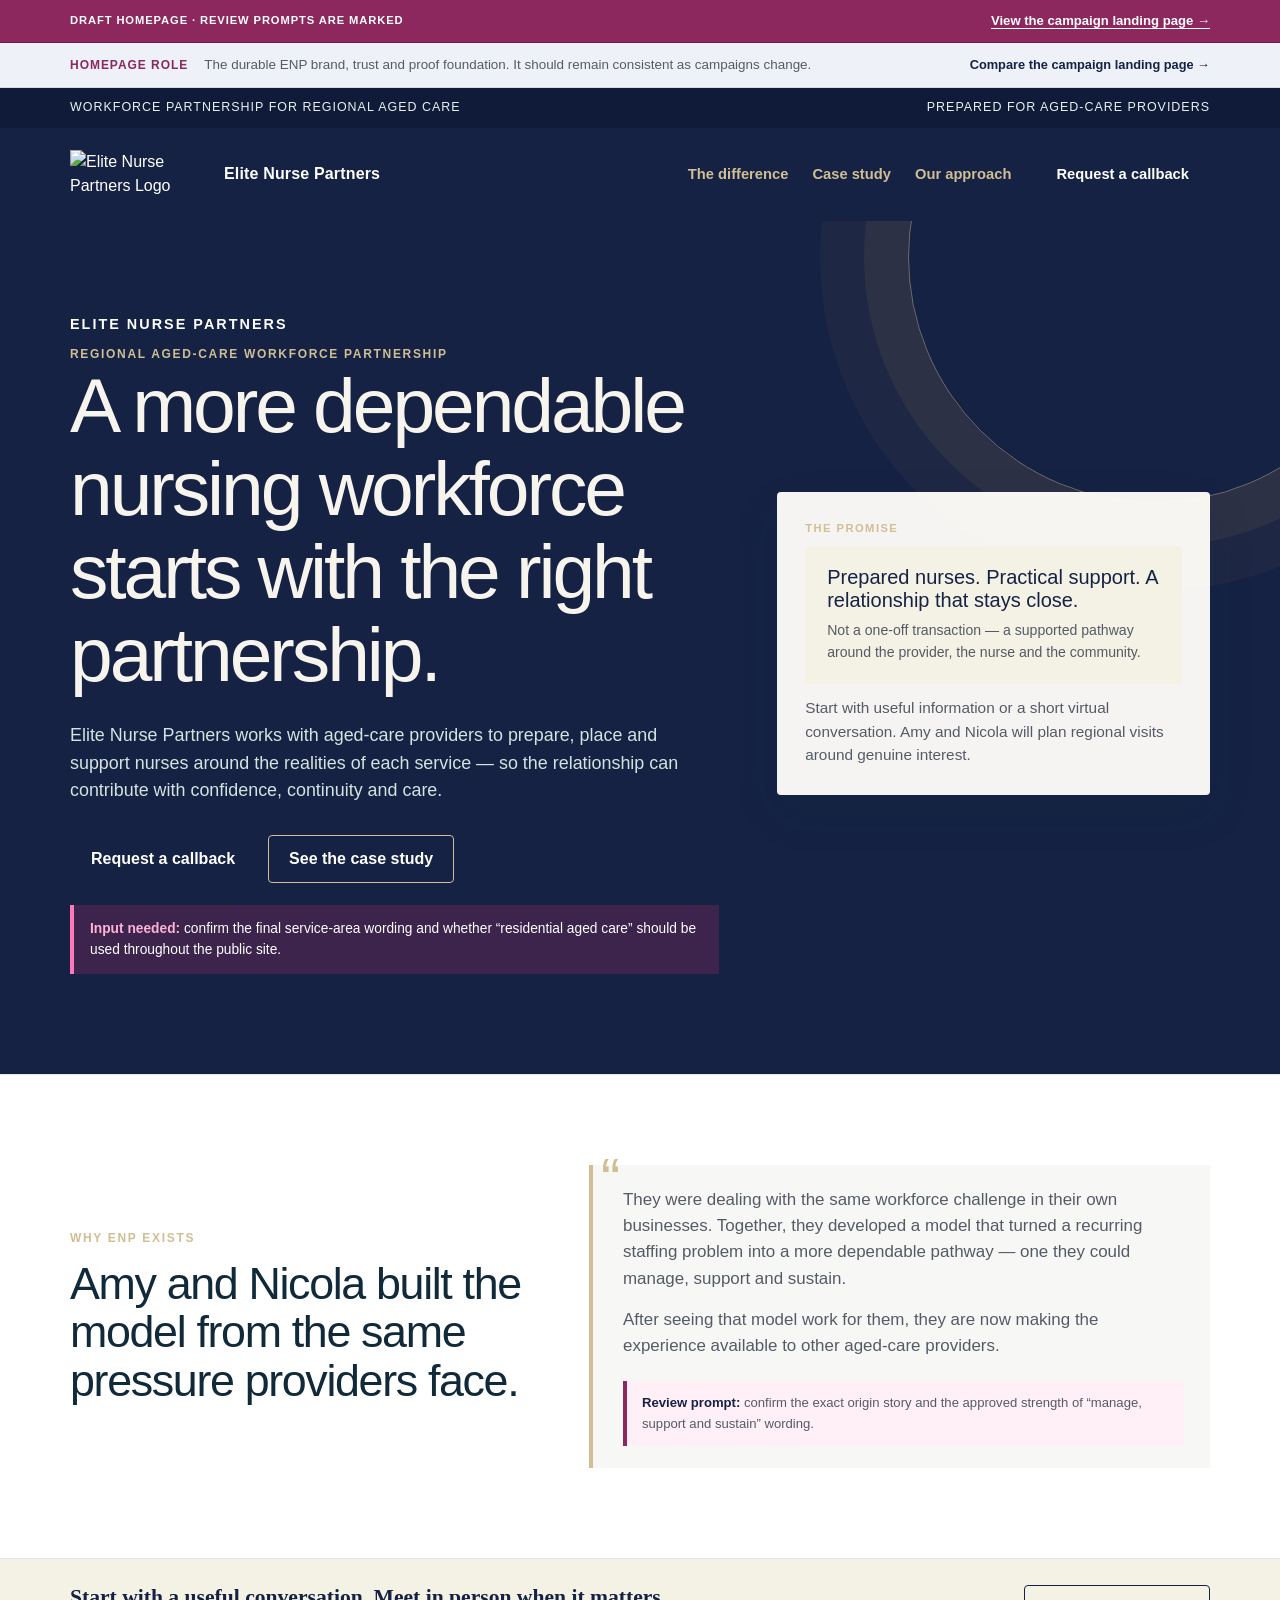
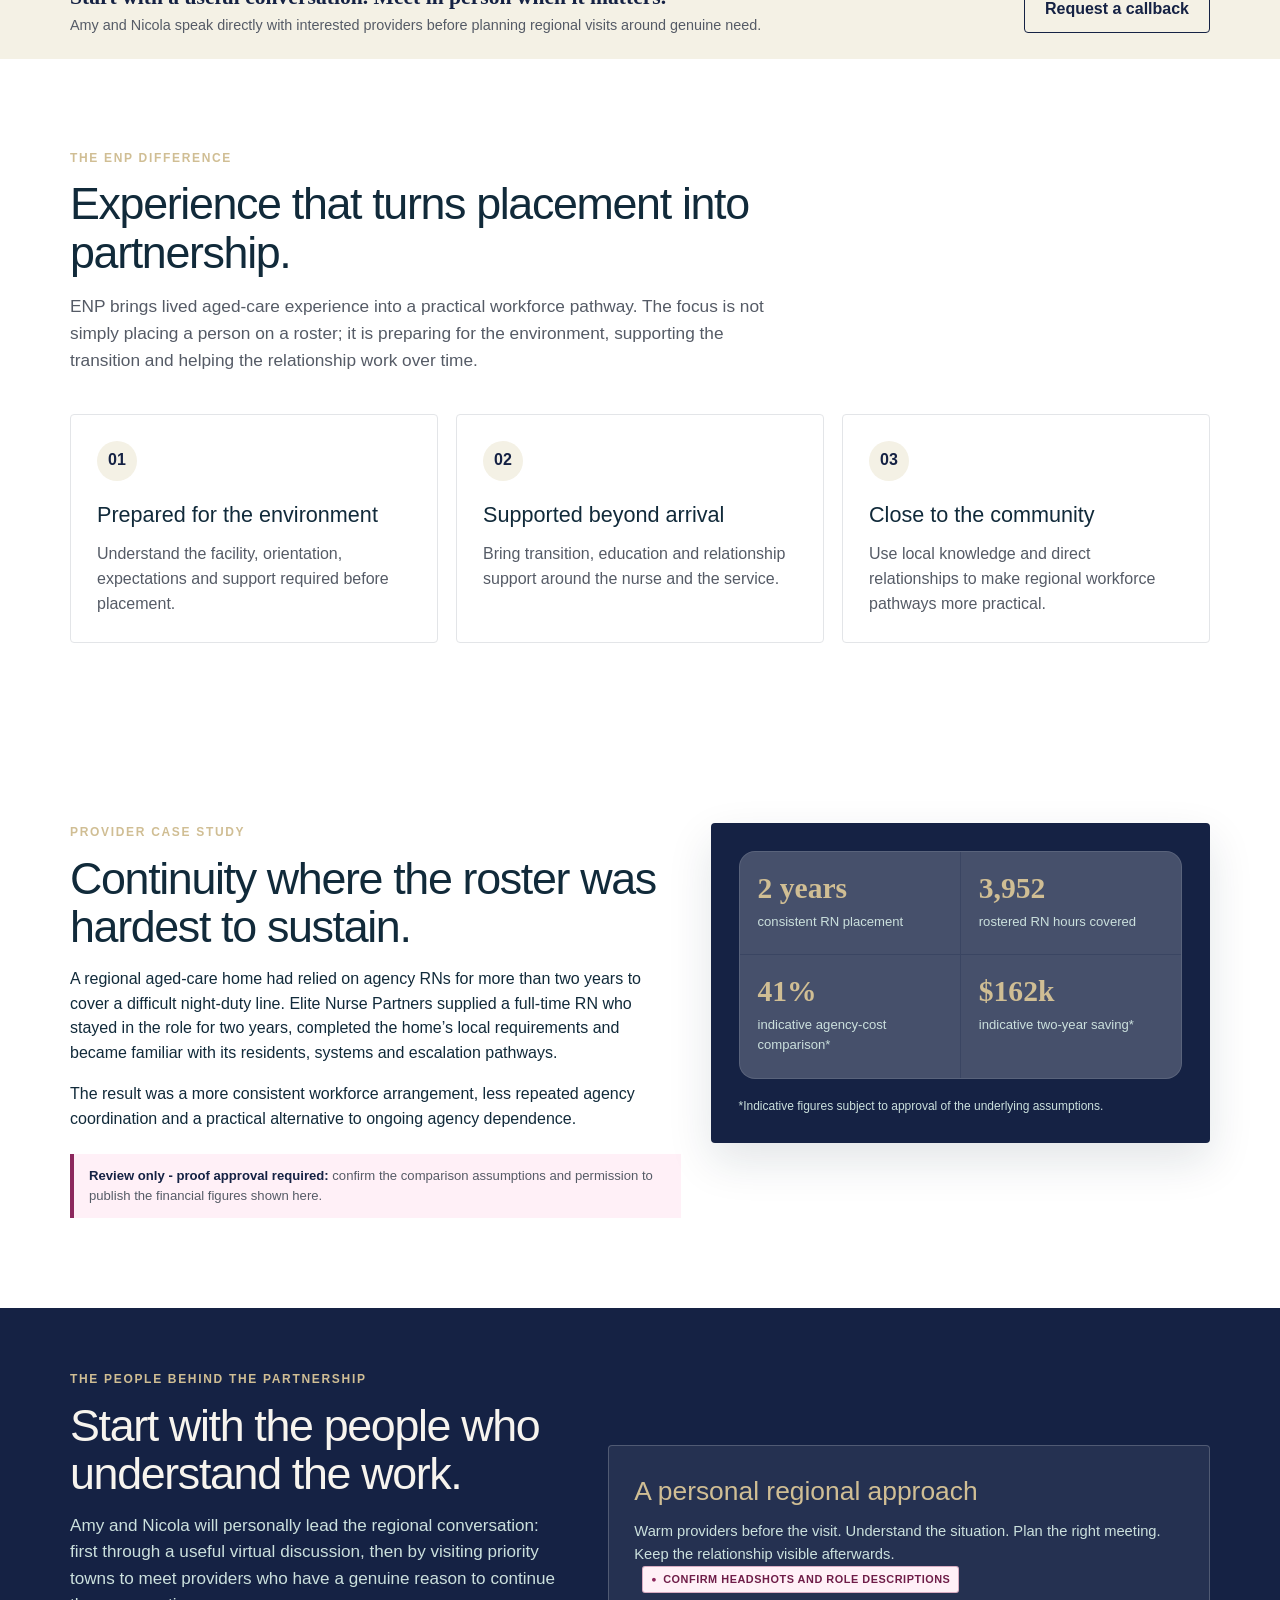
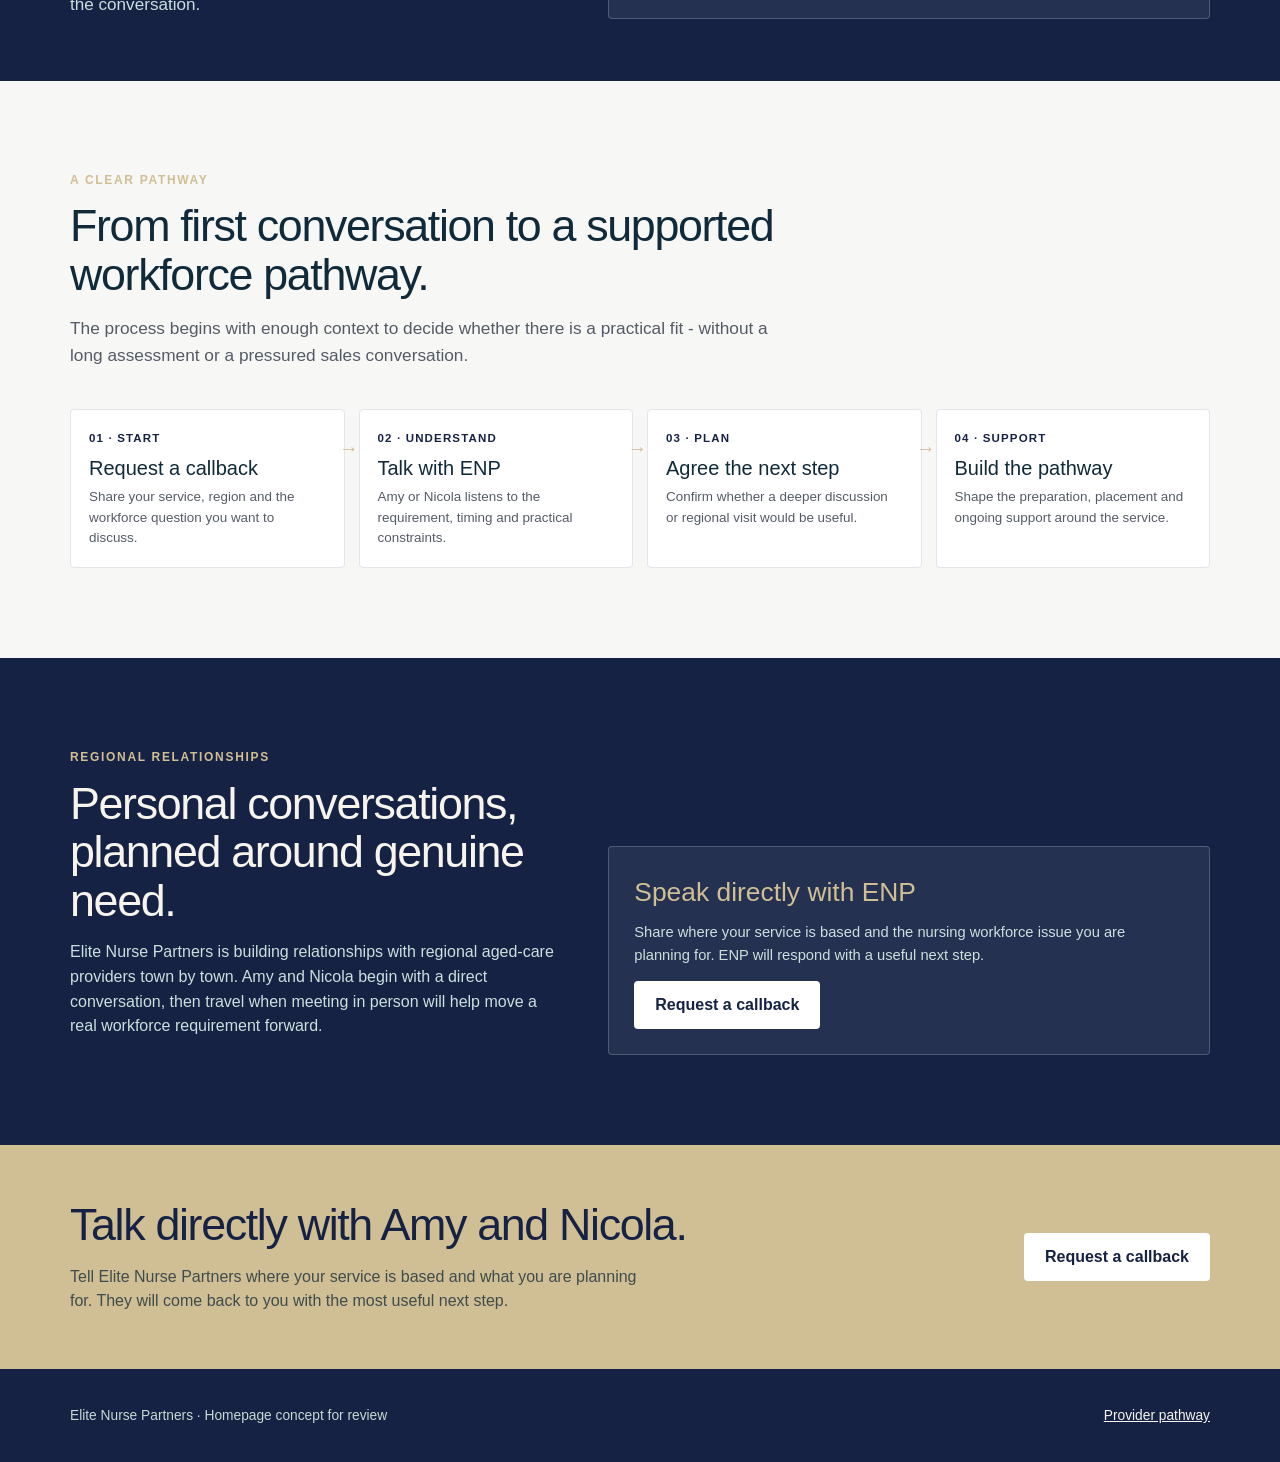
==== public/enp-review/homepage-review.html @ 5712cc95 "Add public ENP campaign review route" ====
<!doctype html>
<html lang="en">
<head>
  <meta charset="utf-8">
  <meta name="viewport" content="width=device-width, initial-scale=1">
  <meta name="robots" content="noindex,nofollow">
  <title>A more dependable nursing workforce starts with the right partnership | Elite Nurse Partners</title>
  <link rel="stylesheet" href="styles.css">
  <link rel="stylesheet" href="review-pages.css?v=2">
</head>
<body class="review-pages">
  <div class="review-bar"><div class="shell"><span class="review-label">Draft homepage · review prompts are marked</span><span><a href="provider-landing-review.html">View the campaign landing page →</a></span></div></div>
  <div class="page-role"><div class="shell"><strong>Homepage role</strong><span>The durable ENP brand, trust and proof foundation. It should remain consistent as campaigns change.</span><a href="provider-landing-review.html">Compare the campaign landing page →</a></div></div>
  <div class="topline"><div class="shell"><span>Workforce partnership for regional aged care</span><span>Prepared for aged-care providers</span></div></div>
  <header class="site-header"><div class="shell nav">
    <a class="brand" href="homepage-review.html"><img class="brand-logo" src="https://elitenursepartners.com.au/img/logo_header.svg?v=f6e0ed968cb08ae91e6dc36121" alt="Elite Nurse Partners Logo"><span class="brand-full-name">Elite Nurse Partners</span></a>
    <nav class="nav-links"><a href="#difference">The difference</a><a href="#case-study">Case study</a><a href="#approach">Our approach</a><a class="button" href="provider-landing-review.html#request">Request a callback</a></nav>
  </div></header>

  <main>
    <section class="hero"><div class="shell hero-grid">
      <div>
        <div class="business-name">Elite Nurse Partners</div>
        <div class="eyebrow">Regional aged-care workforce partnership</div>
        <h1>A more dependable nursing workforce starts with the right partnership.</h1>
        <p>Elite Nurse Partners works with aged-care providers to prepare, place and support nurses around the realities of each service — so the relationship can contribute with confidence, continuity and care.</p>
        <div class="hero-actions"><a class="button" href="provider-landing-review.html#request">Request a callback</a><a class="button outline light" href="#case-study">See the case study</a></div>
        <div class="hero-review-note"><strong>Input needed:</strong> confirm the final service-area wording and whether “residential aged care” should be used throughout the public site.</div>
      </div>
      <aside class="hero-card"><div class="mini-label">The promise</div><div class="promise-panel"><strong>Prepared nurses. Practical support. A relationship that stays close.</strong><span>Not a one-off transaction — a supported pathway around the provider, the nurse and the community.</span></div><p>Start with useful information or a short virtual conversation. Amy and Nicola will plan regional visits around genuine interest.</p></aside>
    </div></section>

    <section class="section founder-story"><div class="shell founder-layout"><div><div class="kicker">Why ENP exists</div><h2>Amy and Nicola built the model from the same pressure providers face.</h2></div><div class="founder-quote"><p>They were dealing with the same workforce challenge in their own businesses. Together, they developed a model that turned a recurring staffing problem into a more dependable pathway — one they could manage, support and sustain.</p><p>After seeing that model work for them, they are now making the experience available to other aged-care providers.</p><div class="review-question"><strong>Review prompt:</strong> confirm the exact origin story and the approved strength of “manage, support and sustain” wording.</div></div></div></section>

    <section id="conversation" class="visit-strip"><div class="shell"><div><strong>Start with a useful conversation. Meet in person when it matters.</strong><span>Amy and Nicola speak directly with interested providers before planning regional visits around genuine need.</span></div><a class="button outline" href="provider-landing-review.html#request">Request a callback</a></div></section>

    <section id="difference" class="section paper"><div class="shell"><div class="section-head"><div class="kicker">The ENP difference</div><h2>Experience that turns placement into partnership.</h2><p>ENP brings lived aged-care experience into a practical workforce pathway. The focus is not simply placing a person on a roster; it is preparing for the environment, supporting the transition and helping the relationship work over time.</p></div><div class="cards">
      <article class="card"><div class="icon">01</div><h3>Prepared for the environment</h3><p>Understand the facility, orientation, expectations and support required before placement.</p></article>
      <article class="card"><div class="icon">02</div><h3>Supported beyond arrival</h3><p>Bring transition, education and relationship support around the nurse and the service.</p></article>
      <article class="card"><div class="icon">03</div><h3>Close to the community</h3><p>Use local knowledge and direct relationships to make regional workforce pathways more practical.</p></article>
    </div></div></section>

    <section id="case-study" class="section proof-section"><div class="shell review-grid"><div><div class="kicker">Provider case study</div><h2>Continuity where the roster was hardest to sustain.</h2><p>A regional aged-care home had relied on agency RNs for more than two years to cover a difficult night-duty line. Elite Nurse Partners supplied a full-time RN who stayed in the role for two years, completed the home’s local requirements and became familiar with its residents, systems and escalation pathways.</p><p>The result was a more consistent workforce arrangement, less repeated agency coordination and a practical alternative to ongoing agency dependence.</p><div class="review-question"><strong>Review only - proof approval required:</strong> confirm the comparison assumptions and permission to publish the financial figures shown here.</div></div><div class="proof-card"><div class="proof-stats"><div><strong>2 years</strong><span>consistent RN placement</span></div><div><strong>3,952</strong><span>rostered RN hours covered</span></div><div><strong>41%</strong><span>indicative agency-cost comparison*</span></div><div><strong>$162k</strong><span>indicative two-year saving*</span></div></div><small>*Indicative figures subject to approval of the underlying assumptions.</small></div></div></section>

    <section id="approach" class="personal-band"><div class="shell personal-layout"><div><div class="kicker">The people behind the partnership</div><h2>Start with the people who understand the work.</h2><p>Amy and Nicola will personally lead the regional conversation: first through a useful virtual discussion, then by visiting priority towns to meet providers who have a genuine reason to continue the conversation.</p></div><div class="people-card"><strong>A personal regional approach</strong><p>Warm providers before the visit. Understand the situation. Plan the right meeting. Keep the relationship visible afterwards.</p><span class="input-flag">Confirm headshots and role descriptions</span></div></div></section>

    <section class="section"><div class="shell"><div class="section-head"><div class="kicker">A clear pathway</div><h2>From first conversation to a supported workforce pathway.</h2><p>The process begins with enough context to decide whether there is a practical fit - without a long assessment or a pressured sales conversation.</p></div><div class="sequence"><div class="sequence-item"><b>01 · Start</b><strong>Request a callback</strong><span>Share your service, region and the workforce question you want to discuss.</span></div><div class="sequence-item"><b>02 · Understand</b><strong>Talk with ENP</strong><span>Amy or Nicola listens to the requirement, timing and practical constraints.</span></div><div class="sequence-item"><b>03 · Plan</b><strong>Agree the next step</strong><span>Confirm whether a deeper discussion or regional visit would be useful.</span></div><div class="sequence-item"><b>04 · Support</b><strong>Build the pathway</strong><span>Shape the preparation, placement and ongoing support around the service.</span></div></div></div></section>

    <section class="section dark-section"><div class="shell personal-layout"><div><div class="kicker">Regional relationships</div><h2>Personal conversations, planned around genuine need.</h2><p>Elite Nurse Partners is building relationships with regional aged-care providers town by town. Amy and Nicola begin with a direct conversation, then travel when meeting in person will help move a real workforce requirement forward.</p></div><div class="people-card"><strong>Speak directly with ENP</strong><p>Share where your service is based and the nursing workforce issue you are planning for. ENP will respond with a useful next step.</p><a class="button light" href="provider-landing-review.html#request">Request a callback</a></div></div></section>

    <section class="cta-band"><div class="shell"><div><h2>Talk directly with Amy and Nicola.</h2><p>Tell Elite Nurse Partners where your service is based and what you are planning for. They will come back to you with the most useful next step.</p></div><a class="button light" href="provider-landing-review.html#request">Request a callback</a></div></section>
  </main>
  <footer class="footer"><div class="shell"><span>Elite Nurse Partners · Homepage concept for review</span><span><a href="provider-landing-review.html">Provider pathway</a></span></div></footer>
</body>
</html>
---- public/enp-review/styles.css ----
:root {
  --ink: #112a3a;
  --ink-soft: #355060;
  --cream: #f7f4ee;
  --paper: #fffdf9;
  --gold: #c9944b;
  --gold-soft: #f1dfc4;
  --teal: #0e6870;
  --teal-dark: #084d54;
  --line: #dce5e6;
  --shadow: 0 18px 45px rgba(17, 42, 58, 0.12);
  font-family: Inter, ui-sans-serif, system-ui, -apple-system, BlinkMacSystemFont, "Segoe UI", sans-serif;
  color: var(--ink);
  background: var(--cream);
}

* { box-sizing: border-box; }
body { margin: 0; background: var(--cream); line-height: 1.55; }
a { color: inherit; }
.shell { width: min(1140px, calc(100% - 40px)); margin: 0 auto; }
.topline { background: var(--ink); color: #e8f0ee; font-size: .78rem; letter-spacing: .08em; text-transform: uppercase; }
.topline .shell { display: flex; justify-content: space-between; gap: 16px; padding: 10px 0; }
.site-header { background: var(--paper); border-bottom: 1px solid var(--line); }
.nav { display: flex; align-items: center; justify-content: space-between; gap: 28px; padding: 22px 0; }
.brand { display: flex; gap: 12px; align-items: center; text-decoration: none; }
.brand-mark { display: grid; place-items: center; width: 42px; height: 42px; border-radius: 50%; background: var(--gold); color: var(--ink); font-weight: 900; letter-spacing: -.08em; }
.brand strong { display: block; font-family: Georgia, serif; font-size: 1.15rem; letter-spacing: .02em; }
.brand small { color: var(--teal); font-size: .7rem; font-weight: 800; letter-spacing: .12em; text-transform: uppercase; }
.nav-links { display: flex; gap: 24px; align-items: center; color: var(--ink-soft); font-size: .92rem; font-weight: 700; }
.nav-links a { text-decoration: none; }
.button { display: inline-flex; align-items: center; justify-content: center; min-height: 48px; padding: 0 20px; border-radius: 999px; background: var(--gold); color: var(--ink); font-weight: 900; text-decoration: none; border: 1px solid transparent; }
.button:hover { background: #d9aa63; }
.button.outline { background: transparent; border-color: var(--ink); color: var(--ink); }
.button.light { background: var(--paper); color: var(--ink); }
.hero { position: relative; overflow: hidden; background: var(--ink); color: #f7f4ee; }
.hero::after { content: ""; position: absolute; width: 490px; height: 490px; right: -120px; top: -210px; border: 1px solid rgba(201, 148, 75, .5); border-radius: 50%; box-shadow: 0 0 0 44px rgba(201, 148, 75, .08), 0 0 0 88px rgba(201, 148, 75, .05); }
.hero-grid { display: grid; grid-template-columns: minmax(0, 1.2fr) minmax(300px, .8fr); gap: 58px; align-items: center; padding: 92px 0 100px; position: relative; z-index: 1; }
.eyebrow { color: var(--gold); text-transform: uppercase; font-size: .75rem; letter-spacing: .14em; font-weight: 900; }
h1, h2, h3 { font-family: Georgia, serif; line-height: 1.08; margin: 0; }
h1 { max-width: 760px; font-size: clamp(3rem, 6vw, 5.4rem); letter-spacing: -.045em; }
h2 { font-size: clamp(2rem, 3.5vw, 3.15rem); letter-spacing: -.03em; }
h3 { font-size: 1.35rem; }
.hero p { max-width: 650px; margin: 26px 0 30px; color: #d5e2df; font-size: 1.12rem; }
.hero-actions { display: flex; flex-wrap: wrap; gap: 12px; }
.hero-card { background: rgba(255, 253, 249, .96); color: var(--ink); padding: 28px; border-radius: 22px; box-shadow: var(--shadow); }
.hero-card .number { color: var(--teal); font-size: 2.5rem; font-weight: 900; line-height: 1; }
.hero-card p { color: var(--ink-soft); font-size: .96rem; margin: 12px 0 0; }
.visit-strip { background: var(--gold-soft); color: var(--ink); }
.visit-strip .shell { display: flex; align-items: center; justify-content: space-between; gap: 24px; padding: 22px 0; }
.visit-strip strong { font-family: Georgia, serif; font-size: 1.35rem; }
.visit-strip span { display: block; color: var(--ink-soft); font-size: .9rem; }
.section { padding: 90px 0; }
.section.paper { background: var(--paper); }
.section-head { max-width: 720px; margin-bottom: 40px; }
.section-head p { color: var(--ink-soft); font-size: 1.08rem; }
.proof-section { background: var(--paper); }
.proof-layout { display: grid; grid-template-columns: minmax(0, .95fr) minmax(360px, 1.05fr); gap: 42px; align-items: center; }
.proof-layout p { color: var(--ink-soft); font-size: 1.08rem; }
.proof-card { padding: 28px; border-radius: 22px; background: var(--ink); color: #f7f4ee; box-shadow: var(--shadow); }
.proof-stats { display: grid; grid-template-columns: repeat(2, 1fr); gap: 1px; overflow: hidden; border: 1px solid rgba(255,255,255,.16); border-radius: 16px; background: rgba(255,255,255,.16); }
.proof-stats div { padding: 22px 18px; background: rgba(255,255,255,.06); }
.proof-stats strong { display: block; color: var(--gold); font-family: Georgia, serif; font-size: 1.85rem; line-height: 1; }
.proof-stats span { display: block; margin-top: 8px; color: #cbe0dd; font-size: .82rem; }
.proof-card small { display: block; margin-top: 18px; color: #cbe0dd; font-size: .75rem; }
.text-link { color: var(--teal); font-weight: 900; text-decoration: none; }
.people-section { background: var(--cream); }
.people-layout { display: grid; grid-template-columns: minmax(260px, .75fr) minmax(0, 1.25fr); gap: 44px; align-items: center; }
.people-portrait { min-height: 250px; display: flex; flex-direction: column; justify-content: flex-end; padding: 26px; border-radius: 22px; background: linear-gradient(145deg, var(--gold-soft), #dfc29b); color: var(--ink); box-shadow: var(--shadow); }
.people-portrait span { font-family: Georgia, serif; font-size: 2.35rem; font-weight: 700; }
.people-portrait small { margin-top: 8px; color: var(--ink-soft); }
.people-layout p { color: var(--ink-soft); font-size: 1.08rem; }
.people-note { margin-top: 24px; padding: 18px 20px; border-left: 3px solid var(--gold); background: var(--paper); }
.kicker { color: var(--teal); text-transform: uppercase; font-size: .75rem; letter-spacing: .14em; font-weight: 900; margin-bottom: 12px; }
.cards { display: grid; grid-template-columns: repeat(3, 1fr); gap: 18px; }
.card { padding: 26px; border: 1px solid var(--line); border-radius: 18px; background: var(--paper); }
.card p { color: var(--ink-soft); margin-bottom: 0; }
.card .icon { display: grid; place-items: center; width: 40px; height: 40px; margin-bottom: 22px; border-radius: 50%; background: var(--gold-soft); color: var(--teal-dark); font-weight: 900; }
.dark-section { background: var(--teal-dark); color: #f7f4ee; }
.dark-section p { color: #cbe0dd; }
.town-grid { display: grid; grid-template-columns: repeat(5, 1fr); gap: 10px; margin-top: 28px; }
.town { padding: 18px 14px; border: 1px solid rgba(255,255,255,.22); border-radius: 14px; background: rgba(255,255,255,.06); }
.town strong { display: block; color: var(--gold); font-family: Georgia, serif; font-size: 1.18rem; }
.town span { color: #d6e7e3; font-size: .82rem; }
.steps { display: grid; grid-template-columns: repeat(4, 1fr); gap: 20px; counter-reset: step; }
.step { position: relative; padding-top: 56px; }
.step::before { counter-increment: step; content: counter(step); position: absolute; top: 0; left: 0; display: grid; place-items: center; width: 40px; height: 40px; border-radius: 50%; background: var(--gold); color: var(--ink); font-weight: 900; }
.step p { color: var(--ink-soft); }
.cta-band { background: var(--gold); color: var(--ink); }
.cta-band .shell { display: flex; align-items: center; justify-content: space-between; gap: 28px; padding: 55px 0; }
.cta-band p { max-width: 590px; margin-bottom: 0; color: #3f4c4b; }
.form-layout { display: grid; grid-template-columns: .9fr 1.1fr; gap: 38px; align-items: start; }
.form-card { background: var(--paper); border: 1px solid var(--line); border-radius: 20px; padding: 28px; box-shadow: var(--shadow); }
label { display: block; margin: 16px 0 7px; font-size: .82rem; font-weight: 900; color: var(--ink-soft); }
input, select, textarea { width: 100%; border: 1px solid #cbd8d8; border-radius: 10px; padding: 13px 14px; font: inherit; color: var(--ink); background: #fff; }
textarea { min-height: 120px; resize: vertical; }
.form-card .button { margin-top: 20px; cursor: pointer; }
.form-actions { display: flex; flex-wrap: wrap; gap: 10px; align-items: center; margin-top: 4px; }
.form-actions .button { margin-top: 0; }
.note { padding: 16px 18px; border-left: 3px solid var(--gold); background: var(--gold-soft); color: var(--ink-soft); font-size: .92rem; }
.video-panel { background: var(--cream); }
.video-layout { display: grid; grid-template-columns: minmax(0, .85fr) minmax(320px, 1.15fr); gap: 36px; align-items: center; }
.video-layout p { max-width: 600px; color: var(--ink-soft); font-size: 1.08rem; }
.video-placeholder { min-height: 270px; display: flex; flex-direction: column; justify-content: flex-end; padding: 28px; border-radius: 22px; background: linear-gradient(145deg, var(--teal-dark), var(--ink)); color: #f7f4ee; box-shadow: var(--shadow); }
.video-placeholder span { color: var(--gold); text-transform: uppercase; font-size: .75rem; letter-spacing: .14em; font-weight: 900; }
.video-placeholder strong { max-width: 460px; margin-top: auto; font-family: Georgia, serif; font-size: clamp(1.5rem, 3vw, 2.3rem); line-height: 1.1; }
.video-placeholder small { margin-top: 18px; color: #cbe0dd; }
.footer { background: var(--ink); color: #c8d8d5; padding: 36px 0; font-size: .86rem; }
.footer .shell { display: flex; justify-content: space-between; gap: 25px; }
.footer a { color: #f7f4ee; }
.mobile-only { display: none; }
.funnel-page { background: #edf3f1; }
.funnel-hero { padding: 70px 0 76px; background: var(--ink); color: #f7f4ee; }
.funnel-hero h1 { max-width: 820px; margin-top: 12px; font-size: clamp(2.7rem, 5vw, 4.8rem); }
.funnel-hero p { max-width: 700px; margin: 22px 0 0; color: #d5e2df; font-size: 1.1rem; }
.funnel-intro { display: grid; grid-template-columns: minmax(0, 1fr) minmax(260px, .7fr); gap: 26px; align-items: end; }
.funnel-key { padding: 22px; border-radius: 18px; background: rgba(255,253,249,.1); border: 1px solid rgba(255,255,255,.2); }
.funnel-key strong { display: block; color: var(--gold); font-family: Georgia, serif; font-size: 1.3rem; }
.funnel-key span { display: block; margin-top: 8px; color: #d5e2df; font-size: .9rem; }
.funnel-section { padding: 76px 0; }
.funnel-shell { width: min(920px, calc(100% - 40px)); margin: 0 auto; }
.funnel-heading { text-align: center; margin-bottom: 38px; }
.funnel-heading p { max-width: 640px; margin: 14px auto 0; color: var(--ink-soft); }
.funnel-stack { display: flex; flex-direction: column; gap: 12px; }
.funnel-step { position: relative; display: grid; grid-template-columns: 58px minmax(0, 1fr) auto; gap: 18px; align-items: center; width: 100%; min-height: 94px; padding: 16px 22px 16px 16px; border: 1px solid #cbdcda; border-radius: 18px; background: var(--paper); box-shadow: 0 10px 20px rgba(17,42,58,.07); }
.funnel-step::after { content: "↓"; position: absolute; left: 50%; bottom: -22px; z-index: 2; color: var(--gold); font-size: 1.25rem; font-weight: 900; }
.funnel-step:last-child::after { display: none; }
.funnel-step:nth-child(1) { width: 100%; }
.funnel-step:nth-child(2) { width: 94%; margin: 0 auto; }
.funnel-step:nth-child(3) { width: 88%; margin: 0 auto; }
.funnel-step:nth-child(4) { width: 82%; margin: 0 auto; }
.funnel-step:nth-child(5) { width: 76%; margin: 0 auto; }
.funnel-step:nth-child(6) { width: 70%; margin: 0 auto; }
.funnel-step:nth-child(7) { width: 64%; margin: 0 auto; background: var(--teal-dark); border-color: var(--teal-dark); color: #f7f4ee; }
.funnel-step:nth-child(7) p, .funnel-step:nth-child(7) .funnel-copy small { color: #cbe0dd; }
.step-num { display: grid; place-items: center; width: 48px; height: 48px; border-radius: 50%; background: var(--gold); color: var(--ink); font-weight: 900; }
.funnel-copy h3 { font-size: 1.2rem; }
.funnel-copy p { margin: 5px 0 0; color: var(--ink-soft); font-size: .91rem; line-height: 1.4; }
.funnel-copy small { display: block; margin-top: 5px; color: var(--teal); font-size: .74rem; font-weight: 900; letter-spacing: .07em; text-transform: uppercase; }
.funnel-status { padding: 8px 11px; border-radius: 999px; background: var(--gold-soft); color: var(--ink); font-size: .74rem; font-weight: 900; white-space: nowrap; }
.bucket-grid { display: grid; grid-template-columns: 1fr 1fr; gap: 18px; margin-top: 46px; }
.bucket { padding: 28px; border-radius: 20px; background: var(--paper); border: 1px solid var(--line); }
.bucket h3 { margin-bottom: 12px; }
.bucket p { color: var(--ink-soft); }
.bucket ul { margin: 18px 0 0; padding-left: 20px; color: var(--ink-soft); }
.bucket li + li { margin-top: 8px; }
.funnel-review { margin-top: 24px; padding: 24px 28px; border-radius: 18px; background: var(--gold-soft); }
.funnel-review strong { font-family: Georgia, serif; font-size: 1.3rem; }
.funnel-review p { margin: 7px 0 0; color: var(--ink-soft); }
@media (max-width: 860px) {
  .nav-links { display: none; }
  .mobile-only { display: inline; }
  .hero-grid, .form-layout, .funnel-intro { grid-template-columns: 1fr; }
  .video-layout, .proof-layout, .people-layout { grid-template-columns: 1fr; }
  .hero-grid { padding: 68px 0 76px; }
  .cards, .steps { grid-template-columns: repeat(2, 1fr); }
  .town-grid { grid-template-columns: repeat(3, 1fr); }
  .funnel-step, .funnel-step:nth-child(n) { width: 100%; margin: 0; }
  .visit-strip .shell, .cta-band .shell, .footer .shell { flex-direction: column; align-items: flex-start; }
}
@media (max-width: 540px) {
  .shell { width: min(100% - 28px, 1140px); }
  h1 { font-size: 3.1rem; }
  .cards, .steps, .town-grid { grid-template-columns: 1fr; }
  .funnel-step { grid-template-columns: 48px minmax(0, 1fr); padding-right: 14px; }
  .funnel-status { grid-column: 2; justify-self: start; }
  .bucket-grid { grid-template-columns: 1fr; }
  .topline .shell { display: block; }
  .topline .shell span:last-child { display: none; }
}
---- public/enp-review/review-pages.css ----
.review-bar {
  background: #8c285d;
  border-bottom: 1px solid #6e1d48;
  color: #fff;
  font-size: .82rem;
}
.review-bar .shell {
  display: flex;
  align-items: center;
  justify-content: space-between;
  gap: 18px;
  padding: 11px 0;
}
.review-bar a { color: #fff; font-weight: 800; text-underline-offset: 3px; }
.page-role { background: #eef2f8; border-bottom: 1px solid #d4dbe7; color: var(--ink); }
.page-role.campaign { background: var(--review-soft); border-bottom-color: #efc5d9; }
.page-role .shell { display: grid; grid-template-columns: auto minmax(0, 1fr) auto; gap: 16px; align-items: center; padding: 12px 0; }
.page-role strong { color: #8c285d; font-size: .75rem; letter-spacing: .08em; text-transform: uppercase; }
.page-role span { color: #555b66; font-size: .84rem; line-height: 1.4; }
.page-role a { color: #152244; font-size: .8rem; font-weight: 800; text-decoration: none; }
.review-pages {
  --ink: #152244;
  --ink-soft: #555b66;
  --cream: #f7f7f5;
  --paper: #ffffff;
  --gold: #d0be94;
  --gold-soft: #f4f1e5;
  --teal: #152244;
  --teal-dark: #152244;
  --line: #e3e5e8;
  --review: #8c285d;
  --review-dark: #6e1d48;
  --review-soft: #fff0f7;
  font-family: Manrope, Arial, sans-serif;
}
.review-pages h1,
.review-pages h2,
.review-pages h3,
.review-pages .brand strong,
.review-pages .promise-panel strong,
.review-pages .people-card strong,
.review-pages .sequence-item strong {
  font-family: Manrope, Arial, sans-serif;
  font-weight: 400;
}
.review-pages h1 { letter-spacing: -.04em; }
.review-pages h2 { letter-spacing: -.03em; }
.review-pages .site-header { background: var(--ink); border-bottom: 0; }
.review-pages .brand { color: #fff; }
.review-pages .brand small { color: var(--gold); }
.review-pages .brand-mark { display: none; }
.brand-logo {
  display: block;
  width: 142px;
  height: auto;
}
.brand-full-name {
  display: block;
  max-width: 170px;
  color: #fff;
  font-size: 1rem;
  font-weight: 700;
  line-height: 1.15;
  letter-spacing: .01em;
}
.business-name {
  margin-bottom: 10px;
  color: #fff;
  font-size: .9rem;
  font-weight: 800;
  letter-spacing: .14em;
  text-transform: uppercase;
}
.review-pages .nav-links { color: var(--gold); }
.review-pages .nav-links a { color: var(--gold); }
.review-pages .nav-links .button { color: #fff; }
.review-pages .topline { background: #101b39; }
.review-pages .hero { background: var(--ink); }
.review-pages .hero::after { border-color: rgba(208,190,148,.48); }
.review-pages .button { border-radius: 4px; background: var(--ink); color: #fff; }
.review-pages .button:hover { background: #24345d; }
.review-pages .button.outline { background: transparent; border-color: var(--ink); color: var(--ink); }
.review-pages .button.outline.light { background: transparent; border-color: var(--gold); color: #fff; }
.review-pages .button.light { background: #fff; color: var(--ink); }
.review-pages .eyebrow,
.review-pages .kicker,
.review-pages .mini-label { color: var(--gold); }
.review-pages .hero-card { border-radius: 4px; }
.review-pages .promise-panel { border-radius: 4px; }
.review-pages .card,
.review-pages .review-card,
.review-pages .form-card,
.review-pages .sequence-item { border-radius: 4px; }
.review-pages .proof-card { border-radius: 4px; }
.review-pages .people-card { border-radius: 4px; }
.review-pages .personal-band,
.review-pages .dark-section { background: var(--ink); }
.review-pages .cta-band { background: var(--gold); }
.review-pages .input-flag { border-radius: 3px; background: var(--review-soft); }
.review-pages .data-gap { border-radius: 3px; background: var(--review-soft); }
.review-pages .visit-strip .shell {
  display: grid;
  grid-template-columns: minmax(0, 1fr) auto;
  align-items: center;
  gap: 34px;
}
.review-pages .visit-strip .button { justify-self: end; }
.founder-story { background: #fff; border-top: 1px solid var(--line); border-bottom: 1px solid var(--line); }
.founder-layout {
  display: grid;
  grid-template-columns: minmax(0, .85fr) minmax(0, 1.15fr);
  gap: 60px;
  align-items: center;
}
.founder-layout h2 { max-width: 500px; }
.founder-layout p { margin: 0; color: var(--ink-soft); font-size: 1.06rem; }
.founder-layout p + p { margin-top: 15px; }
.founder-quote {
  position: relative;
  padding: 22px 26px 22px 30px;
  border-left: 4px solid var(--gold);
  background: var(--cream);
}
.founder-quote::before {
  content: "“";
  position: absolute;
  left: 8px;
  top: -14px;
  color: var(--gold);
  font-size: 3.6rem;
  line-height: 1;
}
.review-question {
  margin-top: 22px;
  padding: 12px 15px;
  border-left: 4px solid var(--review);
  background: var(--review-soft);
  color: var(--ink-soft);
  font-size: .82rem;
}
.review-question strong { color: var(--ink); }
.review-label {
  color: #fff;
  font-weight: 900;
  letter-spacing: .08em;
  text-transform: uppercase;
  font-size: .7rem;
}
.input-flag {
  display: inline-flex;
  align-items: center;
  gap: 6px;
  margin-left: 8px;
  padding: 4px 8px;
  border: 1px solid rgba(140, 40, 93, .35);
  border-radius: 999px;
  background: #e4f0ed;
  color: var(--review-dark);
  font-size: .68rem;
  font-weight: 900;
  letter-spacing: .05em;
  text-transform: uppercase;
  vertical-align: middle;
}
.input-flag::before { content: "●"; color: var(--review); font-size: .55rem; }
.hero-review-note {
  margin-top: 22px;
  padding: 13px 16px;
  border-left: 4px solid #ff78bc;
  background: rgba(140, 40, 93, .33);
  color: #fff;
  font-size: .86rem;
}
.hero-review-note strong { color: #ffb3d8; }
.promise-panel {
  padding: 20px 22px;
  border-radius: 18px;
  background: var(--gold-soft);
  color: var(--ink);
}
.promise-panel strong { display: block; font-family: Georgia, serif; font-size: 1.25rem; line-height: 1.15; }
.promise-panel span { display: block; margin-top: 8px; color: var(--ink-soft); font-size: .88rem; }
.mini-label {
  margin-bottom: 9px;
  color: var(--teal);
  font-size: .7rem;
  font-weight: 900;
  letter-spacing: .13em;
  text-transform: uppercase;
}
.personal-band {
  background: var(--teal-dark);
  color: #f7f4ee;
}
.personal-band .shell { padding: 62px 0; }
.personal-layout {
  display: grid;
  grid-template-columns: minmax(0, .9fr) minmax(0, 1.1fr);
  gap: 46px;
  align-items: end;
}
.personal-band h2 { max-width: 600px; }
.personal-band p { max-width: 660px; margin: 15px 0 0; color: #cbe0dd; font-size: 1.07rem; }
.people-card {
  padding: 25px;
  border: 1px solid rgba(255,255,255,.2);
  border-radius: 20px;
  background: rgba(255,255,255,.07);
}
.people-card strong { display: block; color: var(--gold); font-family: Georgia, serif; font-size: 1.65rem; }
.people-card p { margin-top: 8px; font-size: .92rem; }
.sequence {
  display: grid;
  grid-template-columns: repeat(4, 1fr);
  gap: 14px;
  margin-top: 30px;
}
.sequence-item {
  position: relative;
  padding: 20px 18px 18px;
  border: 1px solid var(--line);
  border-radius: 16px;
  background: var(--paper);
}
.sequence-item::after {
  content: "→";
  position: absolute;
  top: 24px;
  right: -15px;
  z-index: 1;
  color: var(--gold);
  font-size: 1.2rem;
  font-weight: 900;
}
.sequence-item:last-child::after { display: none; }
.sequence-item b { display: block; color: var(--teal); font-size: .72rem; letter-spacing: .1em; text-transform: uppercase; }
.sequence-item strong { display: block; margin-top: 9px; font-family: Georgia, serif; font-size: 1.25rem; line-height: 1.1; }
.sequence-item span { display: block; margin-top: 8px; color: var(--ink-soft); font-size: .84rem; }
.review-grid {
  display: grid;
  grid-template-columns: minmax(0, 1.1fr) minmax(280px, .9fr);
  gap: 30px;
  align-items: start;
}
.review-card {
  padding: 25px;
  border: 1px solid var(--line);
  border-radius: 18px;
  background: var(--paper);
}
.review-card h3 { margin-bottom: 11px; }
.review-card p { color: var(--ink-soft); }
.review-card ul { margin: 16px 0 0; padding-left: 20px; color: var(--ink-soft); }
.review-card li + li { margin-top: 9px; }
.review-card.emphasis { background: var(--ink); color: #f7f4ee; border-color: var(--ink); }
.review-card.emphasis p, .review-card.emphasis li { color: #cbe0dd; }
.review-card.emphasis .mini-label { color: var(--gold); }
.review-card.emphasis strong { color: #f7f4ee; }
.proof-disclaimer {
  margin-top: 15px;
  color: var(--ink-soft);
  font-size: .78rem;
}
.data-gap-list { display: grid; gap: 10px; margin-top: 16px; }
.data-gap {
  display: grid;
  grid-template-columns: 26px minmax(0, 1fr);
  gap: 10px;
  align-items: start;
  padding: 12px 13px;
  border-radius: 12px;
  background: #f7f4ee;
  color: var(--ink-soft);
  font-size: .86rem;
}
.data-gap::before {
  content: "?";
  display: grid;
  place-items: center;
  width: 22px;
  height: 22px;
  border-radius: 50%;
  background: var(--review);
  color: #fff;
  font-weight: 900;
}
.data-gap strong { display: block; color: var(--ink); }
.landing-hero .hero-grid { padding-top: 82px; padding-bottom: 86px; }
.landing-hero h1 { max-width: 700px; }
.landing-hero .hero-card { padding: 24px; }
.landing-hero .hero-card .mini-label { margin-bottom: 13px; }
.landing-hero .hero-card ul { margin: 0; padding-left: 18px; color: var(--ink-soft); font-size: .9rem; }
.landing-hero .hero-card li + li { margin-top: 8px; }
.landing-hero .hero-card .input-flag { margin: 0 0 13px; }
.form-card .field-note {
  margin: 8px 0 18px;
  padding: 10px 12px;
  border-left: 4px solid var(--review);
  background: var(--review-soft);
  color: var(--ink);
  font-size: .76rem;
  font-weight: 700;
}
.form-card .button { border: 0; }
.request-choice {
  display: grid;
  grid-template-columns: repeat(2, 1fr);
  gap: 10px;
  margin: 18px 0 3px;
}
.request-choice div {
  padding: 13px 12px;
  border: 1px solid #cbd8d8;
  border-radius: 10px;
  background: #fff;
  color: var(--ink-soft);
  font-size: .82rem;
}
.request-choice div:first-child { border-color: var(--gold); background: var(--gold-soft); color: var(--ink); font-weight: 800; }
.request-choice small { display: block; margin-top: 4px; font-size: .7rem; font-weight: 500; }
.bottom-review { padding: 33px 0; background: var(--review-soft); border-top: 3px solid var(--review); }
.bottom-review .shell { display: flex; align-items: center; justify-content: space-between; gap: 25px; }
.bottom-review p { max-width: 700px; margin: 7px 0 0; color: var(--ink-soft); }
@media (max-width: 860px) {
  .review-bar .shell { display: block; }
  .review-bar .review-label { display: block; margin-bottom: 6px; }
  .personal-layout, .review-grid, .founder-layout { grid-template-columns: 1fr; }
  .review-pages .visit-strip .shell { display: block; }
  .review-pages .visit-strip .button { margin-top: 16px; }
  .page-role .shell { grid-template-columns: 1fr; gap: 5px; }
  .sequence { grid-template-columns: repeat(2, 1fr); }
  .sequence-item:nth-child(2)::after { display: none; }
  .sequence-item:nth-child(3)::after { display: block; }
  .bottom-review .shell { display: block; }
  .bottom-review .button { margin-top: 18px; }
  .brand-full-name { max-width: none; }
}
@media (max-width: 540px) {
  .sequence { grid-template-columns: 1fr; }
  .sequence-item::after, .sequence-item:nth-child(3)::after { display: none; }
  .request-choice { grid-template-columns: 1fr; }
}
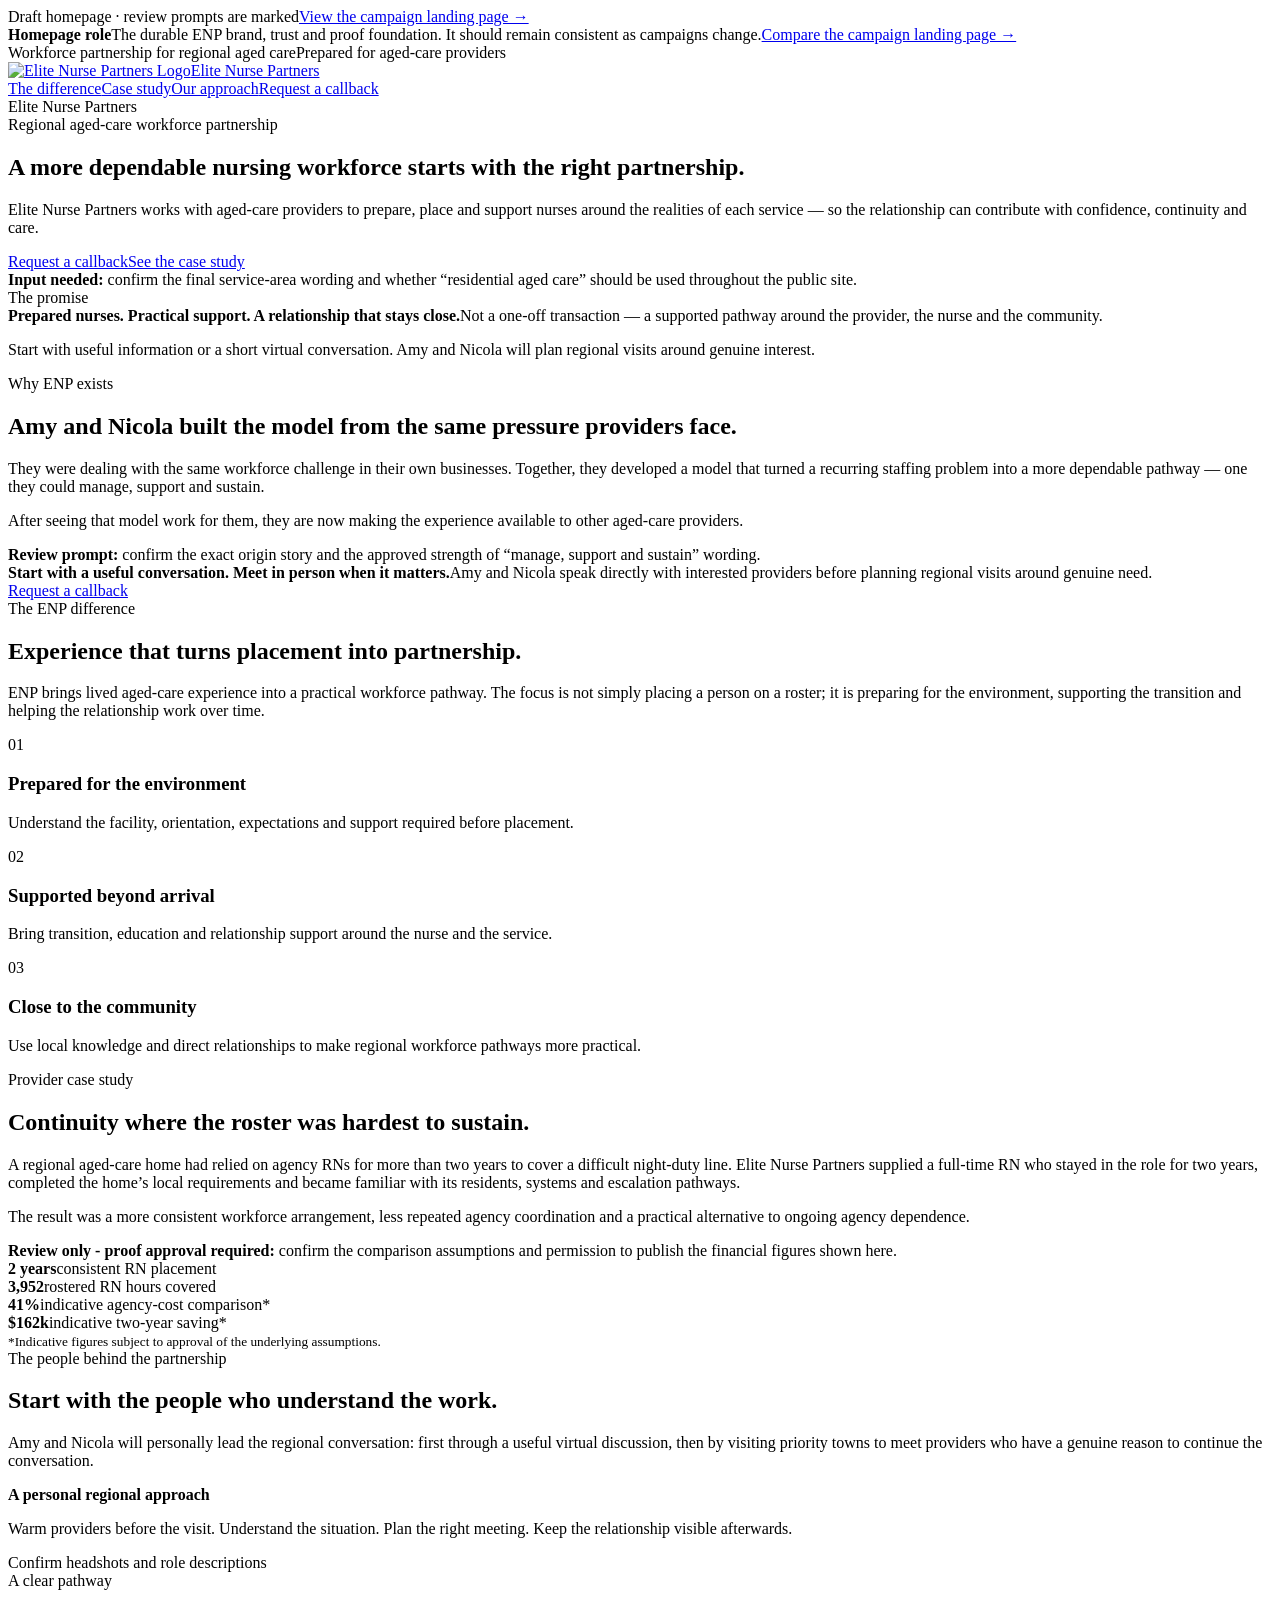
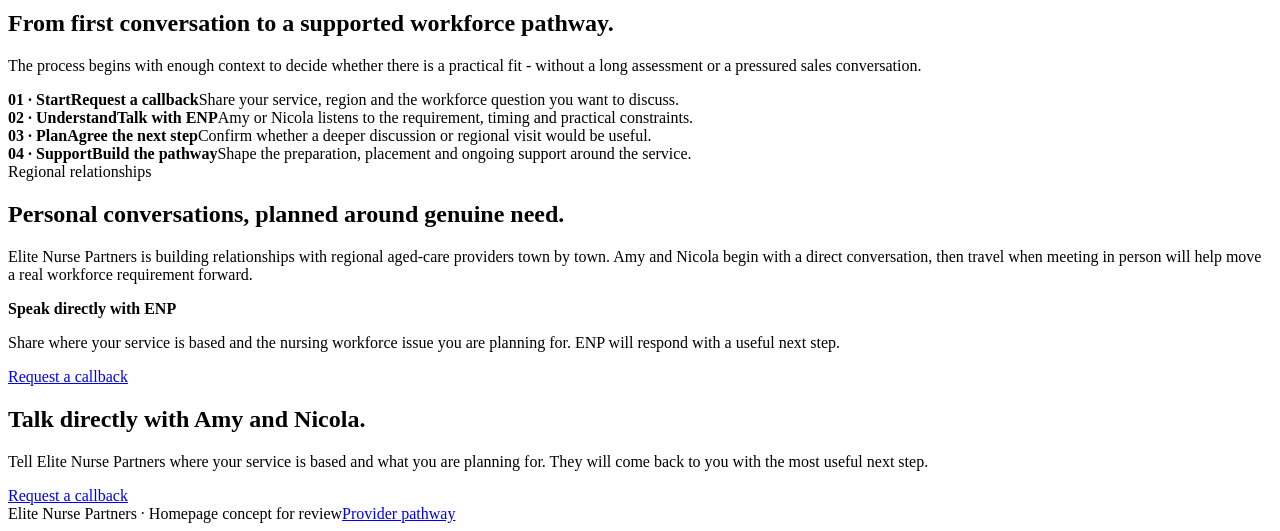
==== commit eaebcc1d: "Fix ENP review stylesheet delivery" ====
--- a/public/enp-review/homepage-review.html
+++ b/public/enp-review/homepage-review.html
@@ -5,8 +5,8 @@
   <meta name="viewport" content="width=device-width, initial-scale=1">
   <meta name="robots" content="noindex,nofollow">
   <title>A more dependable nursing workforce starts with the right partnership | Elite Nurse Partners</title>
-  <link rel="stylesheet" href="styles.css">
-  <link rel="stylesheet" href="review-pages.css?v=2">
+  <link rel="stylesheet" href="/ENP/?asset=styles&amp;v=3">
+  <link rel="stylesheet" href="/ENP/?asset=review-pages&amp;v=3">
 </head>
 <body class="review-pages">
   <div class="review-bar"><div class="shell"><span class="review-label">Draft homepage · review prompts are marked</span><span><a href="provider-landing-review.html">View the campaign landing page →</a></span></div></div>
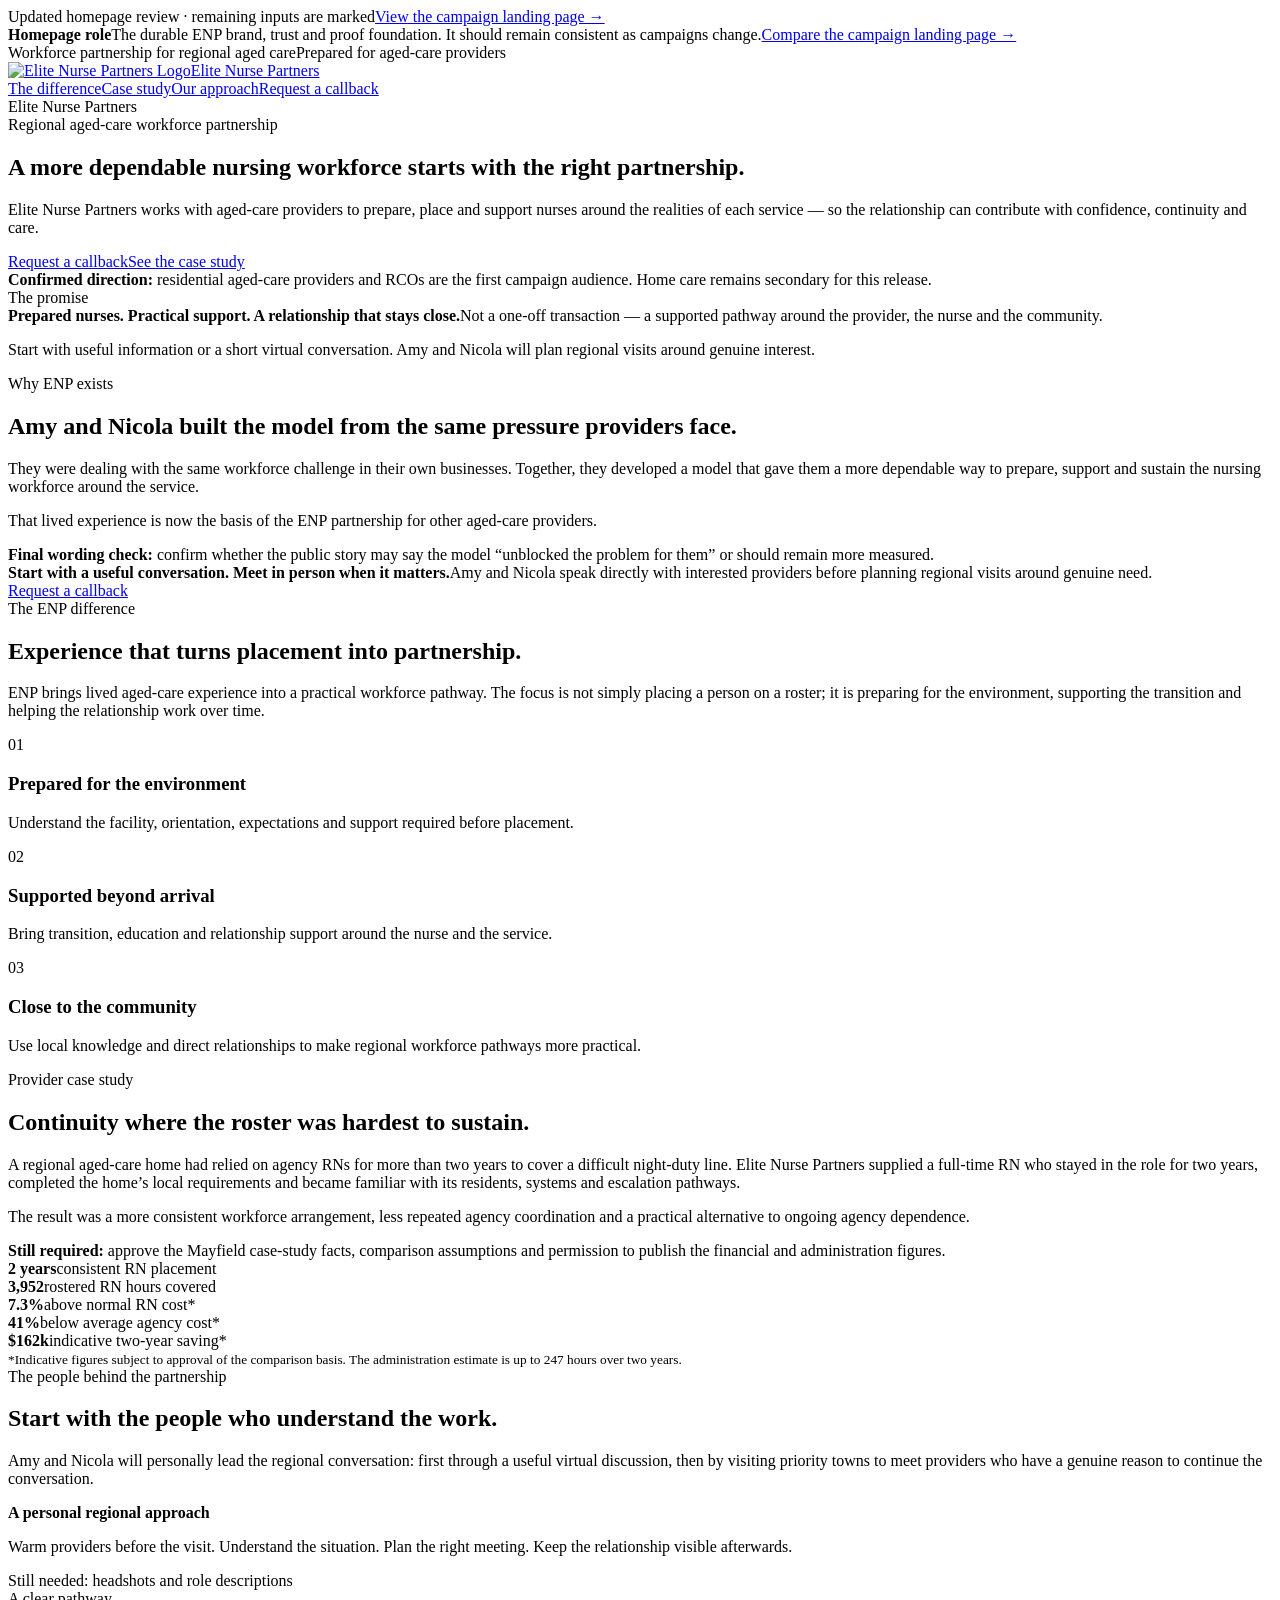
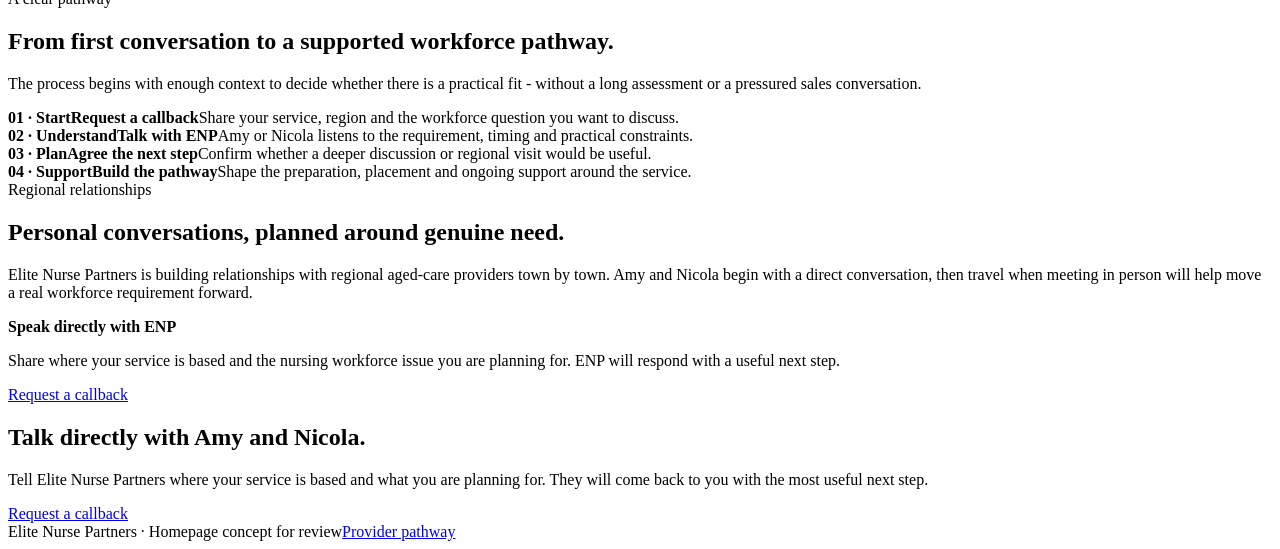
==== commit 919317d1: "Refresh ENP review pages with confirmed campaign direction" ====
--- a/public/enp-review/homepage-review.html
+++ b/public/enp-review/homepage-review.html
@@ -6,10 +6,10 @@
   <meta name="robots" content="noindex,nofollow">
   <title>A more dependable nursing workforce starts with the right partnership | Elite Nurse Partners</title>
   <link rel="stylesheet" href="/ENP/?asset=styles&amp;v=3">
-  <link rel="stylesheet" href="/ENP/?asset=review-pages&amp;v=3">
+  <link rel="stylesheet" href="/ENP/?asset=review-pages&amp;v=4">
 </head>
 <body class="review-pages">
-  <div class="review-bar"><div class="shell"><span class="review-label">Draft homepage · review prompts are marked</span><span><a href="provider-landing-review.html">View the campaign landing page →</a></span></div></div>
+  <div class="review-bar"><div class="shell"><span class="review-label">Updated homepage review · remaining inputs are marked</span><span><a href="provider-landing-review.html">View the campaign landing page →</a></span></div></div>
   <div class="page-role"><div class="shell"><strong>Homepage role</strong><span>The durable ENP brand, trust and proof foundation. It should remain consistent as campaigns change.</span><a href="provider-landing-review.html">Compare the campaign landing page →</a></div></div>
   <div class="topline"><div class="shell"><span>Workforce partnership for regional aged care</span><span>Prepared for aged-care providers</span></div></div>
   <header class="site-header"><div class="shell nav">
@@ -25,12 +25,12 @@
         <h1>A more dependable nursing workforce starts with the right partnership.</h1>
         <p>Elite Nurse Partners works with aged-care providers to prepare, place and support nurses around the realities of each service — so the relationship can contribute with confidence, continuity and care.</p>
         <div class="hero-actions"><a class="button" href="provider-landing-review.html#request">Request a callback</a><a class="button outline light" href="#case-study">See the case study</a></div>
-        <div class="hero-review-note"><strong>Input needed:</strong> confirm the final service-area wording and whether “residential aged care” should be used throughout the public site.</div>
+        <div class="hero-confirmed-note"><strong>Confirmed direction:</strong> residential aged-care providers and RCOs are the first campaign audience. Home care remains secondary for this release.</div>
       </div>
       <aside class="hero-card"><div class="mini-label">The promise</div><div class="promise-panel"><strong>Prepared nurses. Practical support. A relationship that stays close.</strong><span>Not a one-off transaction — a supported pathway around the provider, the nurse and the community.</span></div><p>Start with useful information or a short virtual conversation. Amy and Nicola will plan regional visits around genuine interest.</p></aside>
     </div></section>
 
-    <section class="section founder-story"><div class="shell founder-layout"><div><div class="kicker">Why ENP exists</div><h2>Amy and Nicola built the model from the same pressure providers face.</h2></div><div class="founder-quote"><p>They were dealing with the same workforce challenge in their own businesses. Together, they developed a model that turned a recurring staffing problem into a more dependable pathway — one they could manage, support and sustain.</p><p>After seeing that model work for them, they are now making the experience available to other aged-care providers.</p><div class="review-question"><strong>Review prompt:</strong> confirm the exact origin story and the approved strength of “manage, support and sustain” wording.</div></div></div></section>
+    <section class="section founder-story"><div class="shell founder-layout"><div><div class="kicker">Why ENP exists</div><h2>Amy and Nicola built the model from the same pressure providers face.</h2></div><div class="founder-quote"><p>They were dealing with the same workforce challenge in their own businesses. Together, they developed a model that gave them a more dependable way to prepare, support and sustain the nursing workforce around the service.</p><p>That lived experience is now the basis of the ENP partnership for other aged-care providers.</p><div class="review-question"><strong>Final wording check:</strong> confirm whether the public story may say the model “unblocked the problem for them” or should remain more measured.</div></div></div></section>
 
     <section id="conversation" class="visit-strip"><div class="shell"><div><strong>Start with a useful conversation. Meet in person when it matters.</strong><span>Amy and Nicola speak directly with interested providers before planning regional visits around genuine need.</span></div><a class="button outline" href="provider-landing-review.html#request">Request a callback</a></div></section>
 
@@ -40,9 +40,9 @@
       <article class="card"><div class="icon">03</div><h3>Close to the community</h3><p>Use local knowledge and direct relationships to make regional workforce pathways more practical.</p></article>
     </div></div></section>
 
-    <section id="case-study" class="section proof-section"><div class="shell review-grid"><div><div class="kicker">Provider case study</div><h2>Continuity where the roster was hardest to sustain.</h2><p>A regional aged-care home had relied on agency RNs for more than two years to cover a difficult night-duty line. Elite Nurse Partners supplied a full-time RN who stayed in the role for two years, completed the home’s local requirements and became familiar with its residents, systems and escalation pathways.</p><p>The result was a more consistent workforce arrangement, less repeated agency coordination and a practical alternative to ongoing agency dependence.</p><div class="review-question"><strong>Review only - proof approval required:</strong> confirm the comparison assumptions and permission to publish the financial figures shown here.</div></div><div class="proof-card"><div class="proof-stats"><div><strong>2 years</strong><span>consistent RN placement</span></div><div><strong>3,952</strong><span>rostered RN hours covered</span></div><div><strong>41%</strong><span>indicative agency-cost comparison*</span></div><div><strong>$162k</strong><span>indicative two-year saving*</span></div></div><small>*Indicative figures subject to approval of the underlying assumptions.</small></div></div></section>
+    <section id="case-study" class="section proof-section"><div class="shell review-grid"><div><div class="kicker">Provider case study</div><h2>Continuity where the roster was hardest to sustain.</h2><p>A regional aged-care home had relied on agency RNs for more than two years to cover a difficult night-duty line. Elite Nurse Partners supplied a full-time RN who stayed in the role for two years, completed the home’s local requirements and became familiar with its residents, systems and escalation pathways.</p><p>The result was a more consistent workforce arrangement, less repeated agency coordination and a practical alternative to ongoing agency dependence.</p><div class="review-question"><strong>Still required:</strong> approve the Mayfield case-study facts, comparison assumptions and permission to publish the financial and administration figures.</div></div><div class="proof-card"><div class="proof-stats"><div><strong>2 years</strong><span>consistent RN placement</span></div><div><strong>3,952</strong><span>rostered RN hours covered</span></div><div><strong>7.3%</strong><span>above normal RN cost*</span></div><div><strong>41%</strong><span>below average agency cost*</span></div><div><strong>$162k</strong><span>indicative two-year saving*</span></div></div><small>*Indicative figures subject to approval of the comparison basis. The administration estimate is up to 247 hours over two years.</small></div></div></section>
 
-    <section id="approach" class="personal-band"><div class="shell personal-layout"><div><div class="kicker">The people behind the partnership</div><h2>Start with the people who understand the work.</h2><p>Amy and Nicola will personally lead the regional conversation: first through a useful virtual discussion, then by visiting priority towns to meet providers who have a genuine reason to continue the conversation.</p></div><div class="people-card"><strong>A personal regional approach</strong><p>Warm providers before the visit. Understand the situation. Plan the right meeting. Keep the relationship visible afterwards.</p><span class="input-flag">Confirm headshots and role descriptions</span></div></div></section>
+    <section id="approach" class="personal-band"><div class="shell personal-layout"><div><div class="kicker">The people behind the partnership</div><h2>Start with the people who understand the work.</h2><p>Amy and Nicola will personally lead the regional conversation: first through a useful virtual discussion, then by visiting priority towns to meet providers who have a genuine reason to continue the conversation.</p></div><div class="people-card"><strong>A personal regional approach</strong><p>Warm providers before the visit. Understand the situation. Plan the right meeting. Keep the relationship visible afterwards.</p><span class="input-flag">Still needed: headshots and role descriptions</span></div></div></section>
 
     <section class="section"><div class="shell"><div class="section-head"><div class="kicker">A clear pathway</div><h2>From first conversation to a supported workforce pathway.</h2><p>The process begins with enough context to decide whether there is a practical fit - without a long assessment or a pressured sales conversation.</p></div><div class="sequence"><div class="sequence-item"><b>01 · Start</b><strong>Request a callback</strong><span>Share your service, region and the workforce question you want to discuss.</span></div><div class="sequence-item"><b>02 · Understand</b><strong>Talk with ENP</strong><span>Amy or Nicola listens to the requirement, timing and practical constraints.</span></div><div class="sequence-item"><b>03 · Plan</b><strong>Agree the next step</strong><span>Confirm whether a deeper discussion or regional visit would be useful.</span></div><div class="sequence-item"><b>04 · Support</b><strong>Build the pathway</strong><span>Shape the preparation, placement and ongoing support around the service.</span></div></div></div></section>
 
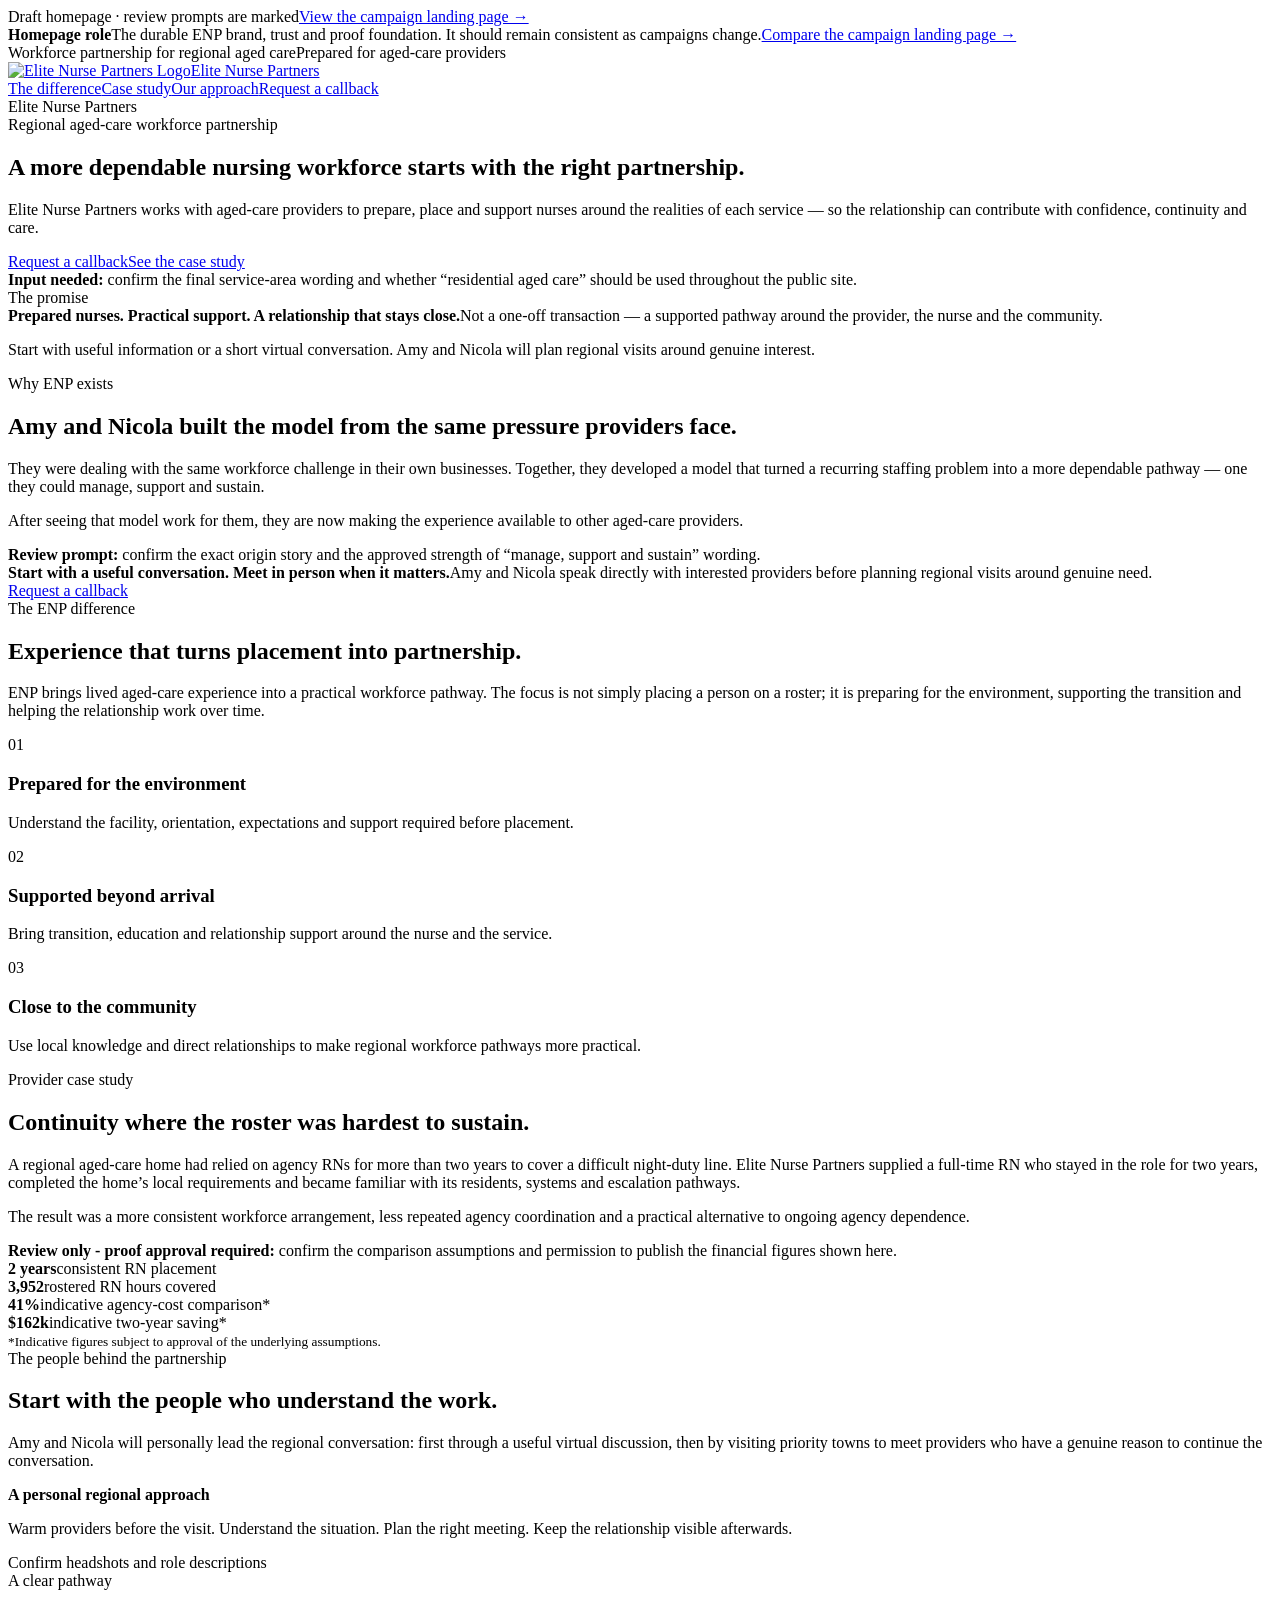
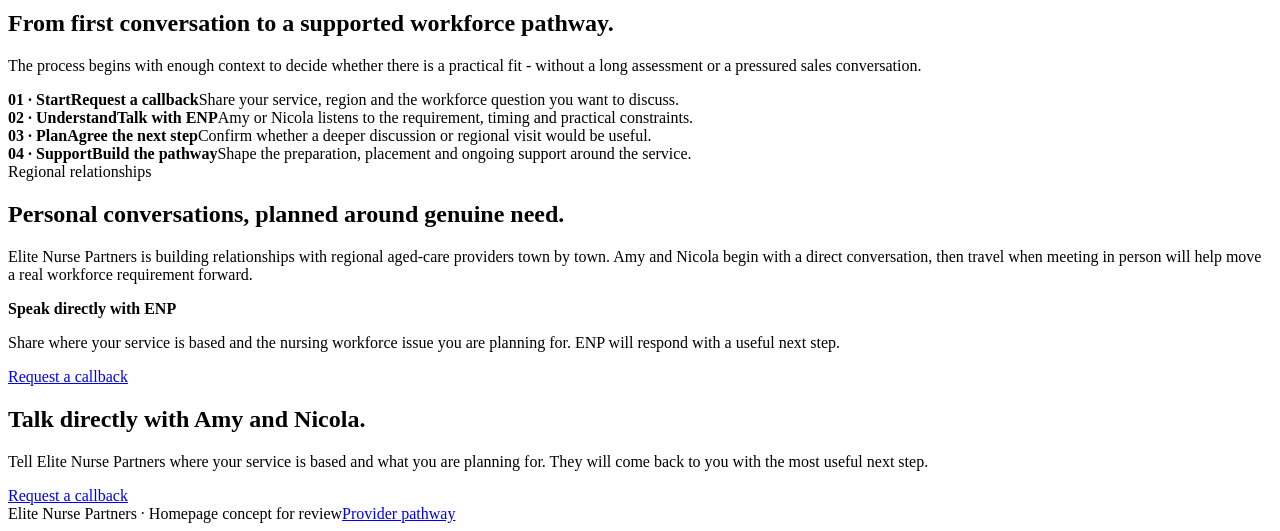
==== commit caba401f: "Revert "Refresh ENP review pages with confirmed campaign direction" This reverts commit 919317d1a0b6" ====
--- a/public/enp-review/homepage-review.html
+++ b/public/enp-review/homepage-review.html
@@ -6,10 +6,10 @@
   <meta name="robots" content="noindex,nofollow">
   <title>A more dependable nursing workforce starts with the right partnership | Elite Nurse Partners</title>
   <link rel="stylesheet" href="/ENP/?asset=styles&amp;v=3">
-  <link rel="stylesheet" href="/ENP/?asset=review-pages&amp;v=4">
+  <link rel="stylesheet" href="/ENP/?asset=review-pages&amp;v=3">
 </head>
 <body class="review-pages">
-  <div class="review-bar"><div class="shell"><span class="review-label">Updated homepage review · remaining inputs are marked</span><span><a href="provider-landing-review.html">View the campaign landing page →</a></span></div></div>
+  <div class="review-bar"><div class="shell"><span class="review-label">Draft homepage · review prompts are marked</span><span><a href="provider-landing-review.html">View the campaign landing page →</a></span></div></div>
   <div class="page-role"><div class="shell"><strong>Homepage role</strong><span>The durable ENP brand, trust and proof foundation. It should remain consistent as campaigns change.</span><a href="provider-landing-review.html">Compare the campaign landing page →</a></div></div>
   <div class="topline"><div class="shell"><span>Workforce partnership for regional aged care</span><span>Prepared for aged-care providers</span></div></div>
   <header class="site-header"><div class="shell nav">
@@ -25,12 +25,12 @@
         <h1>A more dependable nursing workforce starts with the right partnership.</h1>
         <p>Elite Nurse Partners works with aged-care providers to prepare, place and support nurses around the realities of each service — so the relationship can contribute with confidence, continuity and care.</p>
         <div class="hero-actions"><a class="button" href="provider-landing-review.html#request">Request a callback</a><a class="button outline light" href="#case-study">See the case study</a></div>
-        <div class="hero-confirmed-note"><strong>Confirmed direction:</strong> residential aged-care providers and RCOs are the first campaign audience. Home care remains secondary for this release.</div>
+        <div class="hero-review-note"><strong>Input needed:</strong> confirm the final service-area wording and whether “residential aged care” should be used throughout the public site.</div>
       </div>
       <aside class="hero-card"><div class="mini-label">The promise</div><div class="promise-panel"><strong>Prepared nurses. Practical support. A relationship that stays close.</strong><span>Not a one-off transaction — a supported pathway around the provider, the nurse and the community.</span></div><p>Start with useful information or a short virtual conversation. Amy and Nicola will plan regional visits around genuine interest.</p></aside>
     </div></section>
 
-    <section class="section founder-story"><div class="shell founder-layout"><div><div class="kicker">Why ENP exists</div><h2>Amy and Nicola built the model from the same pressure providers face.</h2></div><div class="founder-quote"><p>They were dealing with the same workforce challenge in their own businesses. Together, they developed a model that gave them a more dependable way to prepare, support and sustain the nursing workforce around the service.</p><p>That lived experience is now the basis of the ENP partnership for other aged-care providers.</p><div class="review-question"><strong>Final wording check:</strong> confirm whether the public story may say the model “unblocked the problem for them” or should remain more measured.</div></div></div></section>
+    <section class="section founder-story"><div class="shell founder-layout"><div><div class="kicker">Why ENP exists</div><h2>Amy and Nicola built the model from the same pressure providers face.</h2></div><div class="founder-quote"><p>They were dealing with the same workforce challenge in their own businesses. Together, they developed a model that turned a recurring staffing problem into a more dependable pathway — one they could manage, support and sustain.</p><p>After seeing that model work for them, they are now making the experience available to other aged-care providers.</p><div class="review-question"><strong>Review prompt:</strong> confirm the exact origin story and the approved strength of “manage, support and sustain” wording.</div></div></div></section>
 
     <section id="conversation" class="visit-strip"><div class="shell"><div><strong>Start with a useful conversation. Meet in person when it matters.</strong><span>Amy and Nicola speak directly with interested providers before planning regional visits around genuine need.</span></div><a class="button outline" href="provider-landing-review.html#request">Request a callback</a></div></section>
 
@@ -40,9 +40,9 @@
       <article class="card"><div class="icon">03</div><h3>Close to the community</h3><p>Use local knowledge and direct relationships to make regional workforce pathways more practical.</p></article>
     </div></div></section>
 
-    <section id="case-study" class="section proof-section"><div class="shell review-grid"><div><div class="kicker">Provider case study</div><h2>Continuity where the roster was hardest to sustain.</h2><p>A regional aged-care home had relied on agency RNs for more than two years to cover a difficult night-duty line. Elite Nurse Partners supplied a full-time RN who stayed in the role for two years, completed the home’s local requirements and became familiar with its residents, systems and escalation pathways.</p><p>The result was a more consistent workforce arrangement, less repeated agency coordination and a practical alternative to ongoing agency dependence.</p><div class="review-question"><strong>Still required:</strong> approve the Mayfield case-study facts, comparison assumptions and permission to publish the financial and administration figures.</div></div><div class="proof-card"><div class="proof-stats"><div><strong>2 years</strong><span>consistent RN placement</span></div><div><strong>3,952</strong><span>rostered RN hours covered</span></div><div><strong>7.3%</strong><span>above normal RN cost*</span></div><div><strong>41%</strong><span>below average agency cost*</span></div><div><strong>$162k</strong><span>indicative two-year saving*</span></div></div><small>*Indicative figures subject to approval of the comparison basis. The administration estimate is up to 247 hours over two years.</small></div></div></section>
+    <section id="case-study" class="section proof-section"><div class="shell review-grid"><div><div class="kicker">Provider case study</div><h2>Continuity where the roster was hardest to sustain.</h2><p>A regional aged-care home had relied on agency RNs for more than two years to cover a difficult night-duty line. Elite Nurse Partners supplied a full-time RN who stayed in the role for two years, completed the home’s local requirements and became familiar with its residents, systems and escalation pathways.</p><p>The result was a more consistent workforce arrangement, less repeated agency coordination and a practical alternative to ongoing agency dependence.</p><div class="review-question"><strong>Review only - proof approval required:</strong> confirm the comparison assumptions and permission to publish the financial figures shown here.</div></div><div class="proof-card"><div class="proof-stats"><div><strong>2 years</strong><span>consistent RN placement</span></div><div><strong>3,952</strong><span>rostered RN hours covered</span></div><div><strong>41%</strong><span>indicative agency-cost comparison*</span></div><div><strong>$162k</strong><span>indicative two-year saving*</span></div></div><small>*Indicative figures subject to approval of the underlying assumptions.</small></div></div></section>
 
-    <section id="approach" class="personal-band"><div class="shell personal-layout"><div><div class="kicker">The people behind the partnership</div><h2>Start with the people who understand the work.</h2><p>Amy and Nicola will personally lead the regional conversation: first through a useful virtual discussion, then by visiting priority towns to meet providers who have a genuine reason to continue the conversation.</p></div><div class="people-card"><strong>A personal regional approach</strong><p>Warm providers before the visit. Understand the situation. Plan the right meeting. Keep the relationship visible afterwards.</p><span class="input-flag">Still needed: headshots and role descriptions</span></div></div></section>
+    <section id="approach" class="personal-band"><div class="shell personal-layout"><div><div class="kicker">The people behind the partnership</div><h2>Start with the people who understand the work.</h2><p>Amy and Nicola will personally lead the regional conversation: first through a useful virtual discussion, then by visiting priority towns to meet providers who have a genuine reason to continue the conversation.</p></div><div class="people-card"><strong>A personal regional approach</strong><p>Warm providers before the visit. Understand the situation. Plan the right meeting. Keep the relationship visible afterwards.</p><span class="input-flag">Confirm headshots and role descriptions</span></div></div></section>
 
     <section class="section"><div class="shell"><div class="section-head"><div class="kicker">A clear pathway</div><h2>From first conversation to a supported workforce pathway.</h2><p>The process begins with enough context to decide whether there is a practical fit - without a long assessment or a pressured sales conversation.</p></div><div class="sequence"><div class="sequence-item"><b>01 · Start</b><strong>Request a callback</strong><span>Share your service, region and the workforce question you want to discuss.</span></div><div class="sequence-item"><b>02 · Understand</b><strong>Talk with ENP</strong><span>Amy or Nicola listens to the requirement, timing and practical constraints.</span></div><div class="sequence-item"><b>03 · Plan</b><strong>Agree the next step</strong><span>Confirm whether a deeper discussion or regional visit would be useful.</span></div><div class="sequence-item"><b>04 · Support</b><strong>Build the pathway</strong><span>Shape the preparation, placement and ongoing support around the service.</span></div></div></div></section>
 
